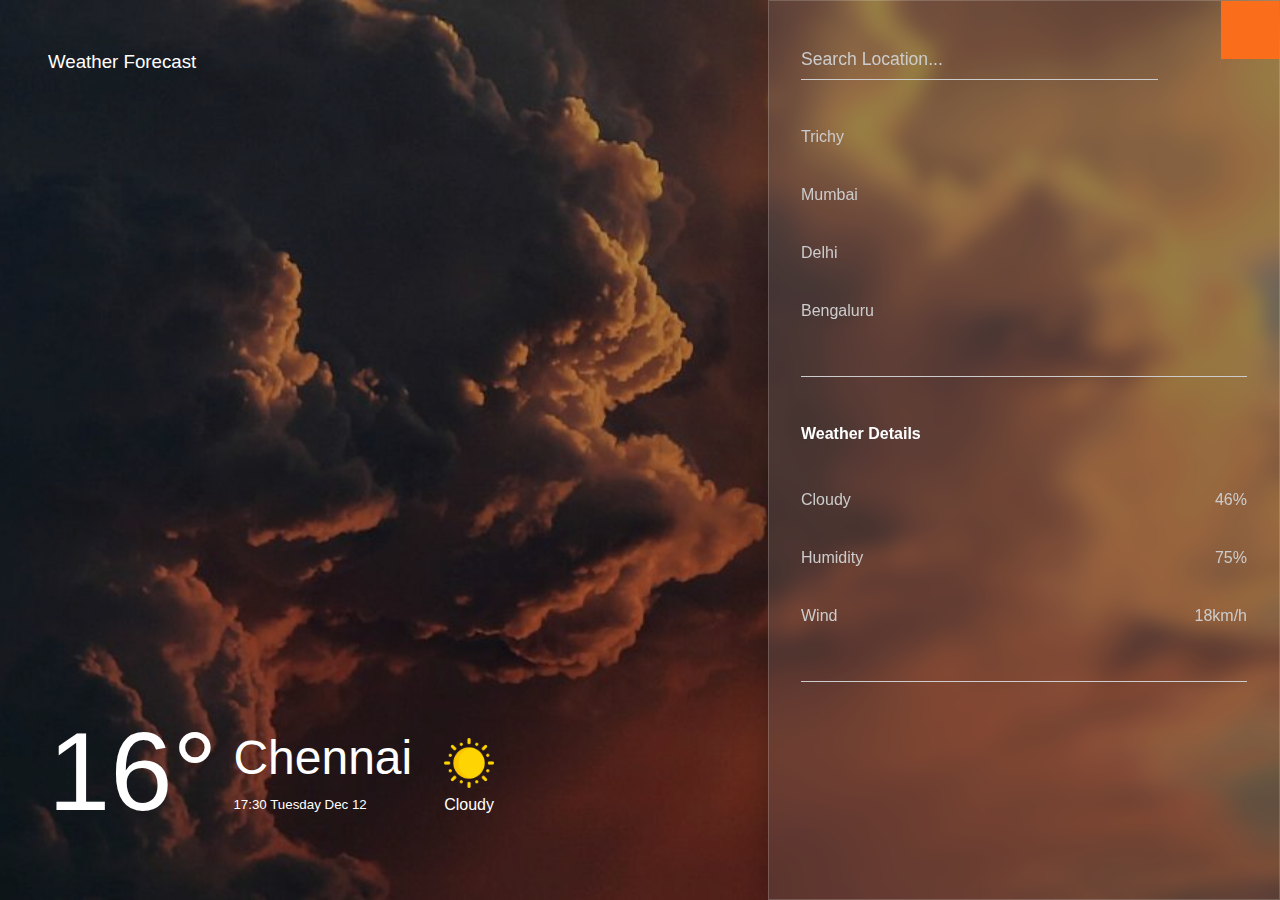
==== Weather App/index.html @ 46ad4b8a "Processing" ====
<!DOCTYPE html>
<html lang="en">
    <head>
    <meta charset="UTF-8" />
    <meta http-equiv="X-UA-Compatible" content="IE=edge" />
    <meta name="viewport" content="width=device-width, initial-scale=1.0" />

    <link
      rel="icon"
      type="image/x-icon"
      href="./images/Logo.JPG"/>

      <link
      rel="stylesheet"
      href="https://cdnjs.cloudflare.com/ajax/libs/font-awesome/6.1.1/css/all.min.css"
      integrity="sha512-KfkfwYDsLkIlwQp6LFnl8zNdLGxu9YAA1QvwINks4PhcElQSvqcyVLLD9aMhXd13uQjoXtEKNosOWaZqXgel0g=="
      crossorigin="anonymous"
      referrerpolicy="no-referrer"
    />
    <!-- Poppins font by google fonts -->
    <link rel="preconnect" href="https://fonts.googleapis.com" />
    <link rel="preconnect" href="https://fonts.gstatic.com" crossorigin />
    <link
      href="https://fonts.googleapis.com/css2?family=Poppins:ital,wght@0,100;0,200;0,300;0,400;0,500;0,600;0,700;0,800;0,900;1,100;1,200;1,300;1,400;1,500;1,600;1,700;1,800;1,900&display=swap"
      rel="stylesheet"
    />
    <link rel="stylesheet" href="style.css" />
      <title>Weather App</title>
    </head>
    <body> 
        <div class="weather-app">
          <div class="container">
            <h3 class="brand">Weather Forecast</h3>
            <div>
              <h1 class="temp">16&#176;</h1>
              <div class="city-time">
                <h1 class="name">Chennai</h1>
                <small>
                  <span class="time">17:30</span>
                  <span class="date">Tuesday Dec 12</span>
                </small>
              </div>
              <div class="weather">
                <img
                  src="./icons/day/sun.png"
                  class="icon"
                  alt="icon"
                  width="50"
                  height="50"
                />
                <span class="condition">Cloudy</span>
              </div>
            </div>
          </div>
          <div class="panel">
            <form id="locationInput">
              <input
                type="text"
                class="search"
                placeholder="Search Location..."/>
                <button type="submit" class="submit">
                  <i class="fas fa-search"></i>
                </button>
            </form>
            <ul class="cities">
              <li class="city">Trichy</li>
              <li class="city">Mumbai</li>
              <li class="city">Delhi</li>
              <li class="city">Bengaluru</li> 
            </ul>
            <ul class="details">
              <h4>Weather Details</h4>
              <li>
                <span>Cloudy</span>
                <span class="cloud">46%</span>
              </li>
              <li>
                <span>Humidity</span>
                <span class="humidity">75%</span>
              </li>
              <li>
                <span>Wind</span>
                <span class="wind">18km/h</span>
              </li>
            </ul>
          </div>
        </div>
    </body>
</html>
---- Weather App/style.css ----
body {
    margin: 0;
    font-family: 'Rubik', sans-serif;
    background: #111;
}

*{
    box-sizing: border-box;
}

h1,h3 {
    font-weight: 400;
}

.weather-app{
    min-height: 100vh;
    background-image: url(./images/day/cloudy.jpg);
    background-position: center;
    background-repeat: no-repeat;
    background-size: cover;
    color:#fff;
    position: relative;
    transition: 500ms;
    opacity: 1; /* change to 0 once the whole app is finished */
}

.weather-app::before {
    content: "";
    position: absolute;
    top:0;
    left:0;
    width:100%;
    height: 100%;
    background: rgba(0,0,0,0.3);
    z-index: 0;
}

.container{
    position: absolute;
    top:0;
    left:0;
    width:100%;
    height:100%;
    display: flex;
    justify-content: space-between;
    align-items: flex-start;
    flex-direction: column;
    padding: 2em 3em 4em 3em;
}

.container > div{
    display: flex;
    justify-content: center;
    align-items: center;   
}

.city-time,
.temp,
.weather{
    margin: 0 1em;
}

.city-time h1{
    margin: 0;
    margin-bottom: 0.2em;
    font-size: 3em;
}

.temp {
    font-size: 7em;
    margin:0;
}

.weather img {
    display: block;
    margin: 0.5em 0;
}

.panel {
   position: absolute;
   width: 40%;
   height: 100%;
   top:0;
   right: 0;
   background: rgba(110,110,110,0.25);
   box-shadow: 0 8px 32px 0
   rgba(0,0,0,0.3);
   backdrop-filter: blur(10px);
   -webkit-backdrop-filter: blur(10px);
   border: 1px solid
   rgba(255,255,255,0.18);
   z-index: 1;
   padding: 3em 2em;
   overflow-y: scroll;
}

.panel form {
    margin-bottom: 3em;
}

.submit {
    position:absolute;
    top:0;
    right: 0;
    padding: 1.5em;
    margin:0;
    border: none;
    outline: none;
    background: #fa6d1b;
    color: #fff;
    cursor: pointer;
    font-size: 1.2em;
    transition: 0.4s;
}

.submit:hover {
    background: #fff !important;
    color: #000;
}

.search {
    background: none;
    border: none;
    border-bottom: 1px #ccc solid;
    padding: 0 1em 0.5em 0;
    width: 80%;
    color: #fff;
    font-size: 1.1em;
}

.search:focus {
    outline: none;
}

.search::placeholder {
    color: #ccc;
}

.panel ul{
    padding: 0 0 1em 0;
    margin: 2em 0;
    border-bottom: 1px #ccc solid;
}

.panel ul li {
    color: #ccc;
    margin: 2.5em 0; 
}

.panel ul h4 {
    margin: 3em 0;
}

.city {
    display:block;
    cursor: pointer;
}

.city:hover {
    color: #fff;
}

.details li{
    display: flex;
    justify-content: space-between;
    align-items: center;
}

@media screen and (max-width: 800px) {
    .panel, .container {
        position: relative;
        width:100%;
        top:initial;
    }  
}

@media screen and (max-width: 500px) {
    html {
        font-size: 12px;
    }
}

@media screen and (max-width: 500px) {
    .weather-app {
        min-height: 40em;
    }
}
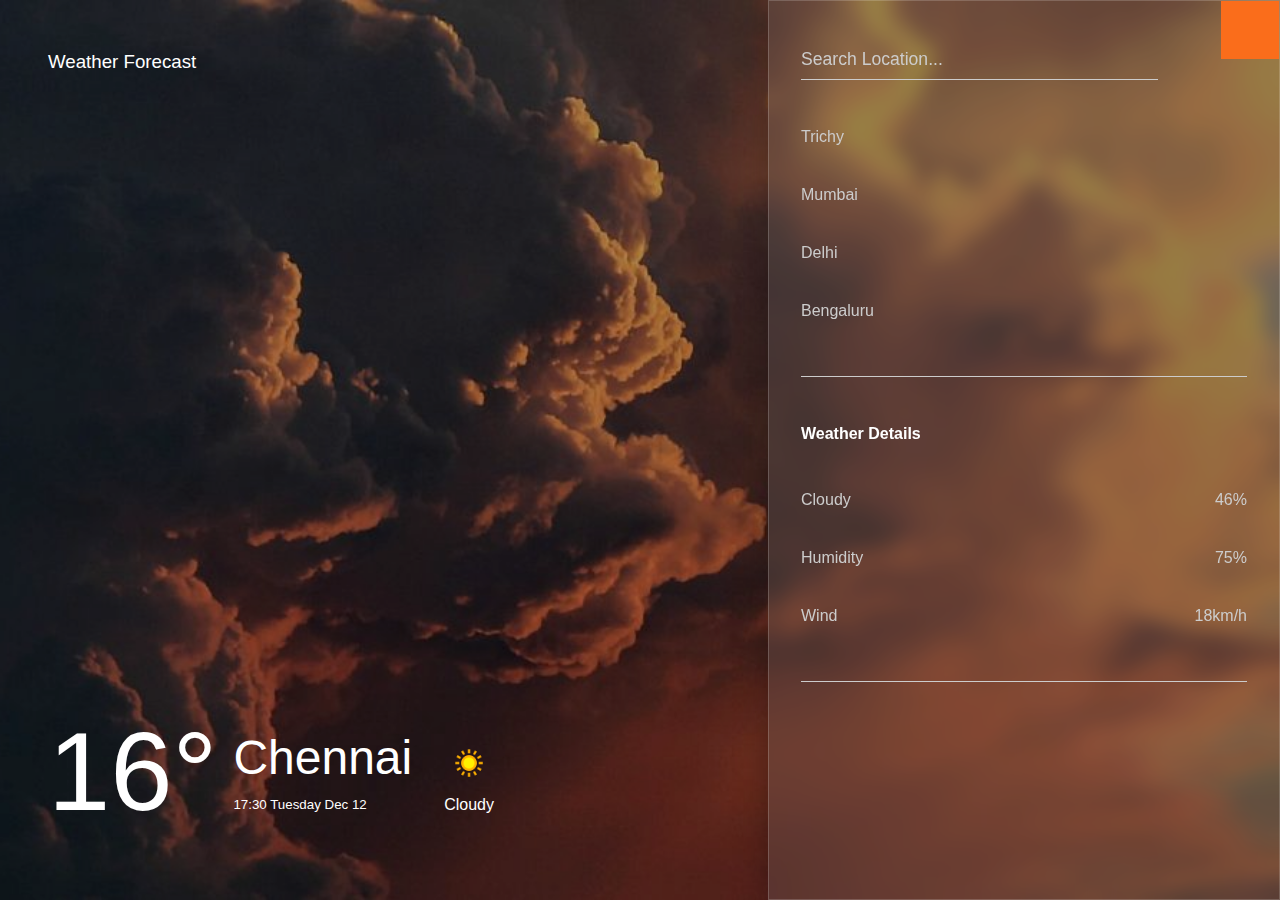
==== commit 5b5af603: "Processing" ====
--- a/Weather App/index.html
+++ b/Weather App/index.html
@@ -26,6 +26,7 @@
     />
     <link rel="stylesheet" href="style.css" />
       <title>Weather App</title>
+      <script src="script.js"></script>
     </head>
     <body> 
         <div class="weather-app">
@@ -42,7 +43,7 @@
               </div>
               <div class="weather">
                 <img
-                  src="./icons/day/sun.png"
+                  src="./icons/day/113.png"
                   class="icon"
                   alt="icon"
                   width="50"
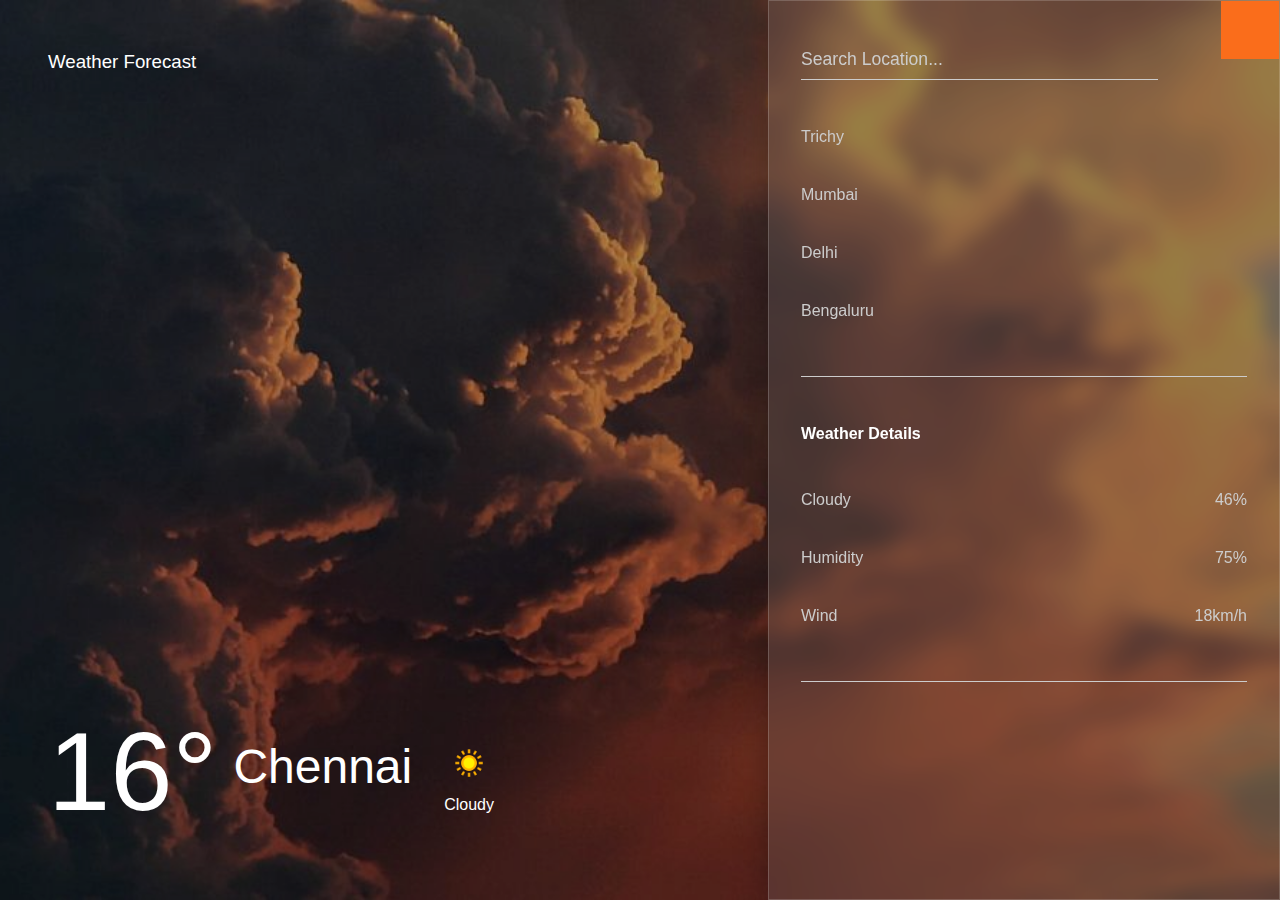
==== commit db81e824: "Completed" ====
--- a/Weather App/index.html
+++ b/Weather App/index.html
@@ -26,7 +26,7 @@
     />
     <link rel="stylesheet" href="style.css" />
       <title>Weather App</title>
-      <script src="script.js"></script>
+      
     </head>
     <body> 
         <div class="weather-app">
@@ -37,8 +37,8 @@
               <div class="city-time">
                 <h1 class="name">Chennai</h1>
                 <small>
-                  <span class="time">17:30</span>
-                  <span class="date">Tuesday Dec 12</span>
+                  <span class="time"></span>
+                  <span class="date"></span>
                 </small>
               </div>
               <div class="weather">
@@ -56,9 +56,12 @@
           <div class="panel">
             <form id="locationInput">
               <input
-                type="text"
-                class="search"
-                placeholder="Search Location..."/>
+                  type="text"
+                  class="search"
+                  id="searchLocation" 
+                  placeholder="Search Location..."
+              />
+              
                 <button type="submit" class="submit">
                   <i class="fas fa-search"></i>
                 </button>
@@ -86,5 +89,6 @@
             </ul>
           </div>
         </div>
+        <script src="script.js"></script>
     </body>
 </html>--- a/Weather App/style.css
+++ b/Weather App/style.css
@@ -21,7 +21,7 @@
     color:#fff;
     position: relative;
     transition: 500ms;
-    opacity: 1; /* change to 0 once the whole app is finished */
+    opacity: 0; /* change to 0 once the whole app is finished */
 }
 
 .weather-app::before {
